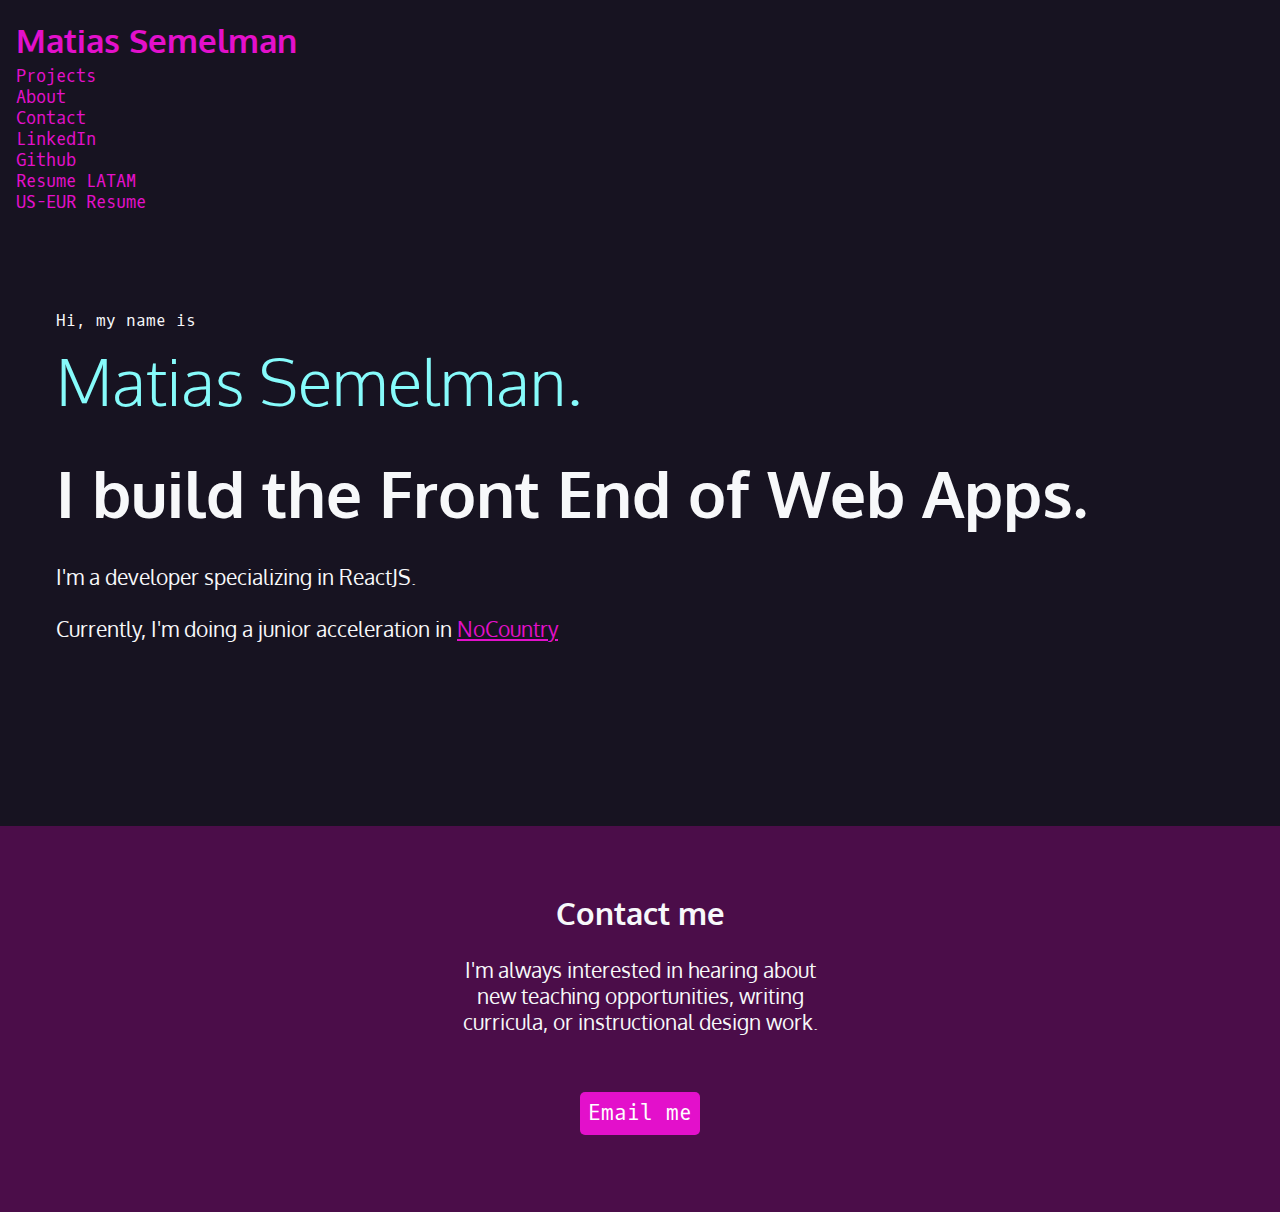
==== index.html @ 2e21b7e6 "adding navbar" ====
<!DOCTYPE html>
<html lang="en">

<head>
    <meta charset="UTF-8">
    <meta http-equiv="X-UA-Compatible" content="IE=edge">
    <meta name="viewport" content="width=device-width, initial-scale=1.0">
    <link rel="stylesheet" href="styles.css">
    <title>Matias Semelman</title>
</head>

<body>

    <nav>

        <ul>
            <div><li>
                <h1><a href="/">Matias Semelman</a></h1>
            </li></div>
            
<div class="nav__links">
    <li><a href="#projects">Projects</a></li>
    <li><a href="./about.html">About</a></li>
    <li><a href="#contact">Contact</a></li>
    <li><a href="https://www.linkedin.com/in/matias-semelman/">LinkedIn</a></li>
    <li><a href="https://github.com/matiassemelman">Github</a></li>
    <li><a href="https://drive.google.com/uc?export=download&id=1T356hbVGnLg-4xIewbXf45RjIhYniq-o"
            target="_blank">Resume
            LATAM</a></li>
    <li><a href="https://drive.google.com/uc?export=download&id=1VJAShTARnfKgC8kiwPCMUrupUoVQguk4"
            target="_blank">US-EUR
            Resume</a></li>
</div>
          
        </ul>








    </nav>
    <section class="hero">
        <p class="name">Hi, my name is <span>Matias Semelman.</span></p>

        <h2>I build the Front End of Web Apps.</h2>

        <p>
            I'm a developer specializing in ReactJS.
        </p>
        <p>
            Currently, I'm doing a junior acceleration in <a href="http://nocountry.tech/" target="_blank">NoCountry</a>

        </p>
    </section>
    <div class="contact" id="contact">
        <section>
            <h2>Contact me</h2>
            <p>I'm always interested in hearing about new teaching opportunities, writing curricula, or instructional
                design
                work.</p>


            <p><a class="button" href="mailto:matias.semelma@gmail.com">Email me</a></p>



        </section>
    </div>

</body>

</html>
---- styles.css ----
@import url("https://fonts.googleapis.com/css2?family=Oxygen+Mono&family=Oxygen:wght@300&display=swap");

:root {
  --black: #171321;
  --dkblue: #0d314b;
  --plum: #4b0d49;
  --hotmag: #ff17e4;
  --magenta: #e310cb;
  --aqua: #86fbfb;
  --white: #f7f8fa;
  --font-size: 1.3rem;
  --mono: "Oxygen mono", monospace;
  --sans: Oxygen, sans-serif;
}
/* border box model: https://css-tricks.com/box-sizing/ */
html {
  box-sizing: border-box;
}
*,
*::before,
*::after {
  box-sizing: inherit;
}

body {
  padding: 0;
  margin: 0;
  font-family: var(--sans);
  background-color: var(--black);
  color: var(--white);
  font-size: var(--font-size);
}

h1,
h2,
h3 {
  margin: 0;
  line-height: 1.5em;
}

a {
  color: var(--magenta);
}

a:hover {
  text-decoration: none;
  color: var(--hotmag);
}

/* =============================== NAVBAR ========================================== */
nav {
  font-family: var(--mono);
  font-size: 80%;
  padding: 1rem;
}

ul {
  font-family: var(--mono);
  list-style-type: none;
  padding: 0;
  margin: 0;
  color: var(--white);
}

ul h1 {
  font-family: var(--sans);
}

ul a {
  text-decoration: none;
}

/* =============================== HERO ========================================== */

.hero {
  padding: 4rem 1rem 10rem 1rem;
  padding-bottom: 10rem;
  padding-bottom: 10rem;
  max-width: 1200px;
  margin: 0 auto;
}

.hero p {
  line-height: 1.5;
}

.name {
  font-family: var(--mono);
  font-size: 1rem;
}

.name span {
  font-family: var(--sans);
  font-size: 4rem;
  color: var(--aqua);
  display: block;
  font-weight: 300;
}

.hero h2 {
  font-size: 4rem;
}

/* =============================== CONTACT ========================================== */

.contact {
  background-color: var(--plum);
}

.contact section {
  min-width: 300px;
  max-width: 400px;
  text-align: center;
  margin: 0 auto;
  padding: 4rem 1rem;
}

.contact p:last-child {
  margin-top: 4rem;
}

.button {
  background-color: var(--magenta);
  color: white;
  padding: 0.5rem;
  border-radius: 5px;
  text-decoration: none;
  font-family: var(--mono);
}
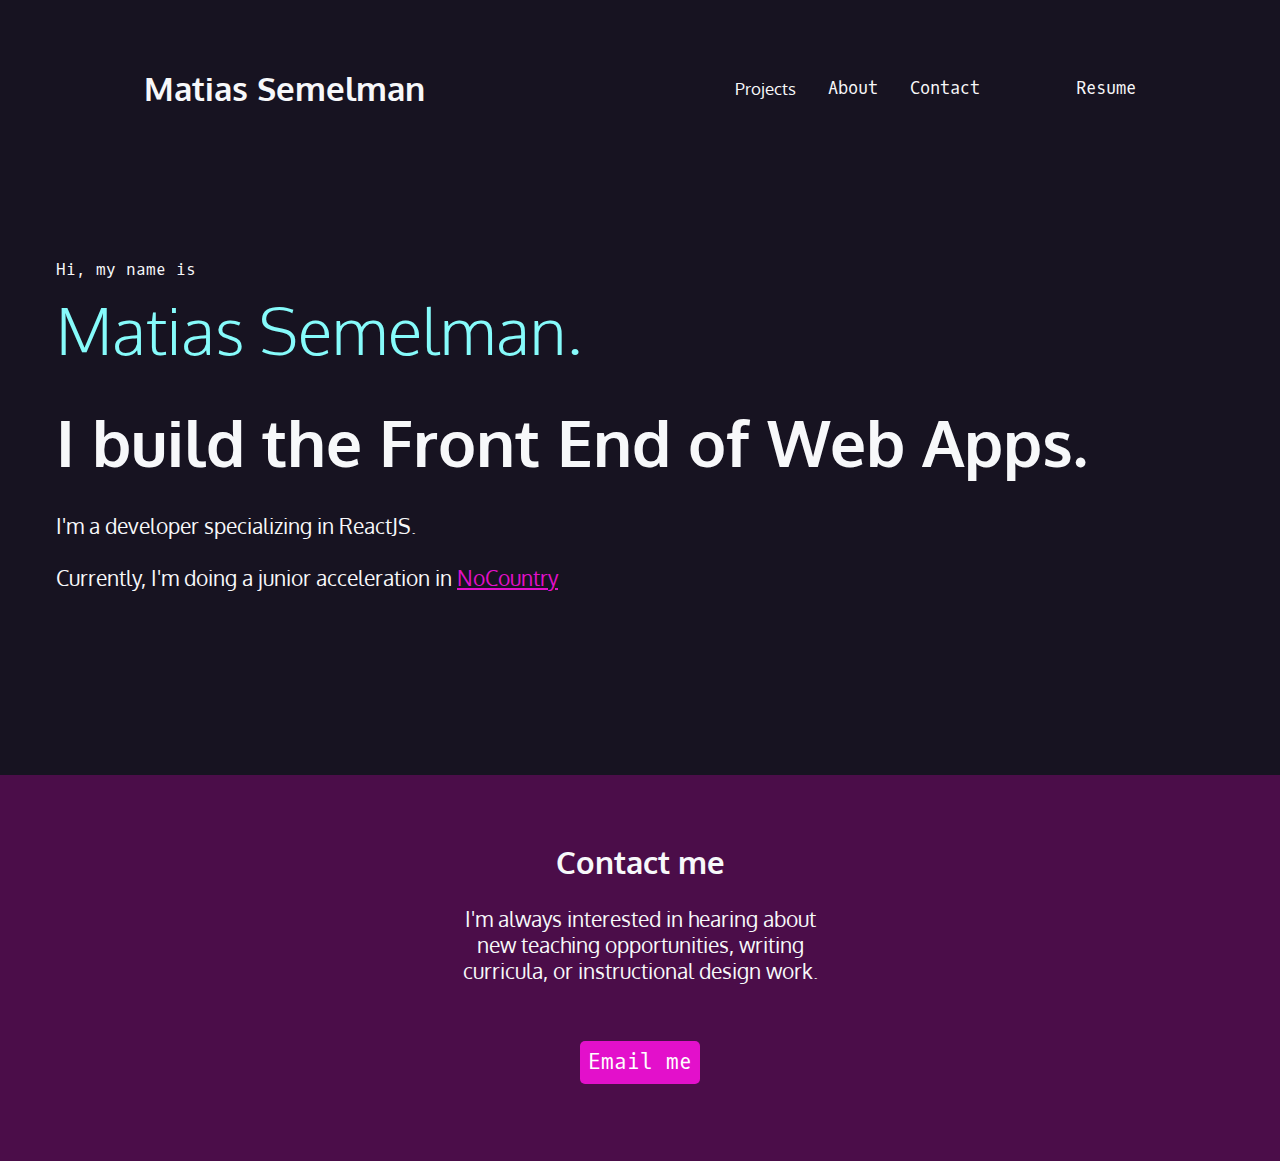
==== commit 0752d3bd: "adding icons" ====
--- a/index.html
+++ b/index.html
@@ -1,75 +1,73 @@
 <!DOCTYPE html>
 <html lang="en">
+  <head>
+    <meta charset="UTF-8" />
+    <meta http-equiv="X-UA-Compatible" content="IE=edge" />
+    <meta name="viewport" content="width=device-width, initial-scale=1.0" />
+    <link
+      rel="stylesheet"
+      href="https://maxst.icons8.com/vue-static/landings/line-awesome/line-awesome/1.3.0/css/line-awesome.min.css"
+    />
+    <link rel="stylesheet" href="styles.css" />
+    <title>Matias Semelman</title>
+  </head>
 
-<head>
-    <meta charset="UTF-8">
-    <meta http-equiv="X-UA-Compatible" content="IE=edge">
-    <meta name="viewport" content="width=device-width, initial-scale=1.0">
-    <link rel="stylesheet" href="styles.css">
-    <title>Matias Semelman</title>
-</head>
+  <body>
+    <nav>
+      <ul>
+        <div>
+          <li>
+            <h1><a href="/">Matias Semelman</a></h1>
+          </li>
+        </div>
 
-<body>
-
-    <nav>
-
-        <ul>
-            <div><li>
-                <h1><a href="/">Matias Semelman</a></h1>
-            </li></div>
-            
-<div class="nav__links">
-    <li><a href="#projects">Projects</a></li>
-    <li><a href="./about.html">About</a></li>
-    <li><a href="#contact">Contact</a></li>
-    <li><a href="https://www.linkedin.com/in/matias-semelman/">LinkedIn</a></li>
-    <li><a href="https://github.com/matiassemelman">Github</a></li>
-    <li><a href="https://drive.google.com/uc?export=download&id=1T356hbVGnLg-4xIewbXf45RjIhYniq-o"
-            target="_blank">Resume
-            LATAM</a></li>
-    <li><a href="https://drive.google.com/uc?export=download&id=1VJAShTARnfKgC8kiwPCMUrupUoVQguk4"
-            target="_blank">US-EUR
-            Resume</a></li>
-</div>
-          
-        </ul>
-
-
-
-
-
-
-
-
+        <div class="nav__links">
+          <li><a href="#projects">Projects</a></li>
+          <li><a href="./about.html">About</a></li>
+          <li><a href="#contact">Contact</a></li>
+          <li>
+            <a href="https://www.linkedin.com/in/matias-semelman/"
+              ><i class="lab la-lg la-linkedin"></i
+            ></a>
+          </li>
+          <li>
+            <a href="https://github.com/matiassemelman"
+              ><i class="lab la-lg la-github"></i
+            ></a>
+          </li>
+          <li>
+            <a
+              href="https://drive.google.com/uc?export=download&id=1T356hbVGnLg-4xIewbXf45RjIhYniq-o"
+              target="_blank"
+              >Resume</a
+            >
+          </li>
+        </div>
+      </ul>
     </nav>
     <section class="hero">
-        <p class="name">Hi, my name is <span>Matias Semelman.</span></p>
+      <p class="name">Hi, my name is <span>Matias Semelman.</span></p>
 
-        <h2>I build the Front End of Web Apps.</h2>
+      <h2>I build the Front End of Web Apps.</h2>
+
+      <p>I'm a developer specializing in ReactJS.</p>
+      <p>
+        Currently, I'm doing a junior acceleration in
+        <a href="http://nocountry.tech/" target="_blank">NoCountry</a>
+      </p>
+    </section>
+    <div class="contact" id="contact">
+      <section>
+        <h2>Contact me</h2>
+        <p>
+          I'm always interested in hearing about new teaching opportunities,
+          writing curricula, or instructional design work.
+        </p>
 
         <p>
-            I'm a developer specializing in ReactJS.
+          <a class="button" href="mailto:matias.semelma@gmail.com">Email me</a>
         </p>
-        <p>
-            Currently, I'm doing a junior acceleration in <a href="http://nocountry.tech/" target="_blank">NoCountry</a>
-
-        </p>
-    </section>
-    <div class="contact" id="contact">
-        <section>
-            <h2>Contact me</h2>
-            <p>I'm always interested in hearing about new teaching opportunities, writing curricula, or instructional
-                design
-                work.</p>
-
-
-            <p><a class="button" href="mailto:matias.semelma@gmail.com">Email me</a></p>
-
-
-
-        </section>
+      </section>
     </div>
-
-</body>
-
-</html>+  </body>
+</html>
--- a/styles.css
+++ b/styles.css
@@ -51,23 +51,41 @@
 nav {
   font-family: var(--mono);
   font-size: 80%;
-  padding: 1rem;
 }
 
-ul {
+nav ul {
   font-family: var(--mono);
   list-style-type: none;
   padding: 0;
   margin: 0;
-  color: var(--white);
+  display: flex;
+  justify-content: space-between;
+  align-items: center;
+  margin: 4rem 8rem;
 }
 
-ul h1 {
+nav li:first-child {
   font-family: var(--sans);
 }
 
-ul a {
+nav a {
   text-decoration: none;
+  color: var(--white);
+  display: block;
+  margin-inline: 1rem;
+}
+
+nav ul div {
+  display: flex;
+}
+
+nav a:hover {
+  color: var(--magenta);
+}
+
+i {
+  color: var(--aqua);
+  font-size: 1.5rem;
 }
 
 /* =============================== HERO ========================================== */
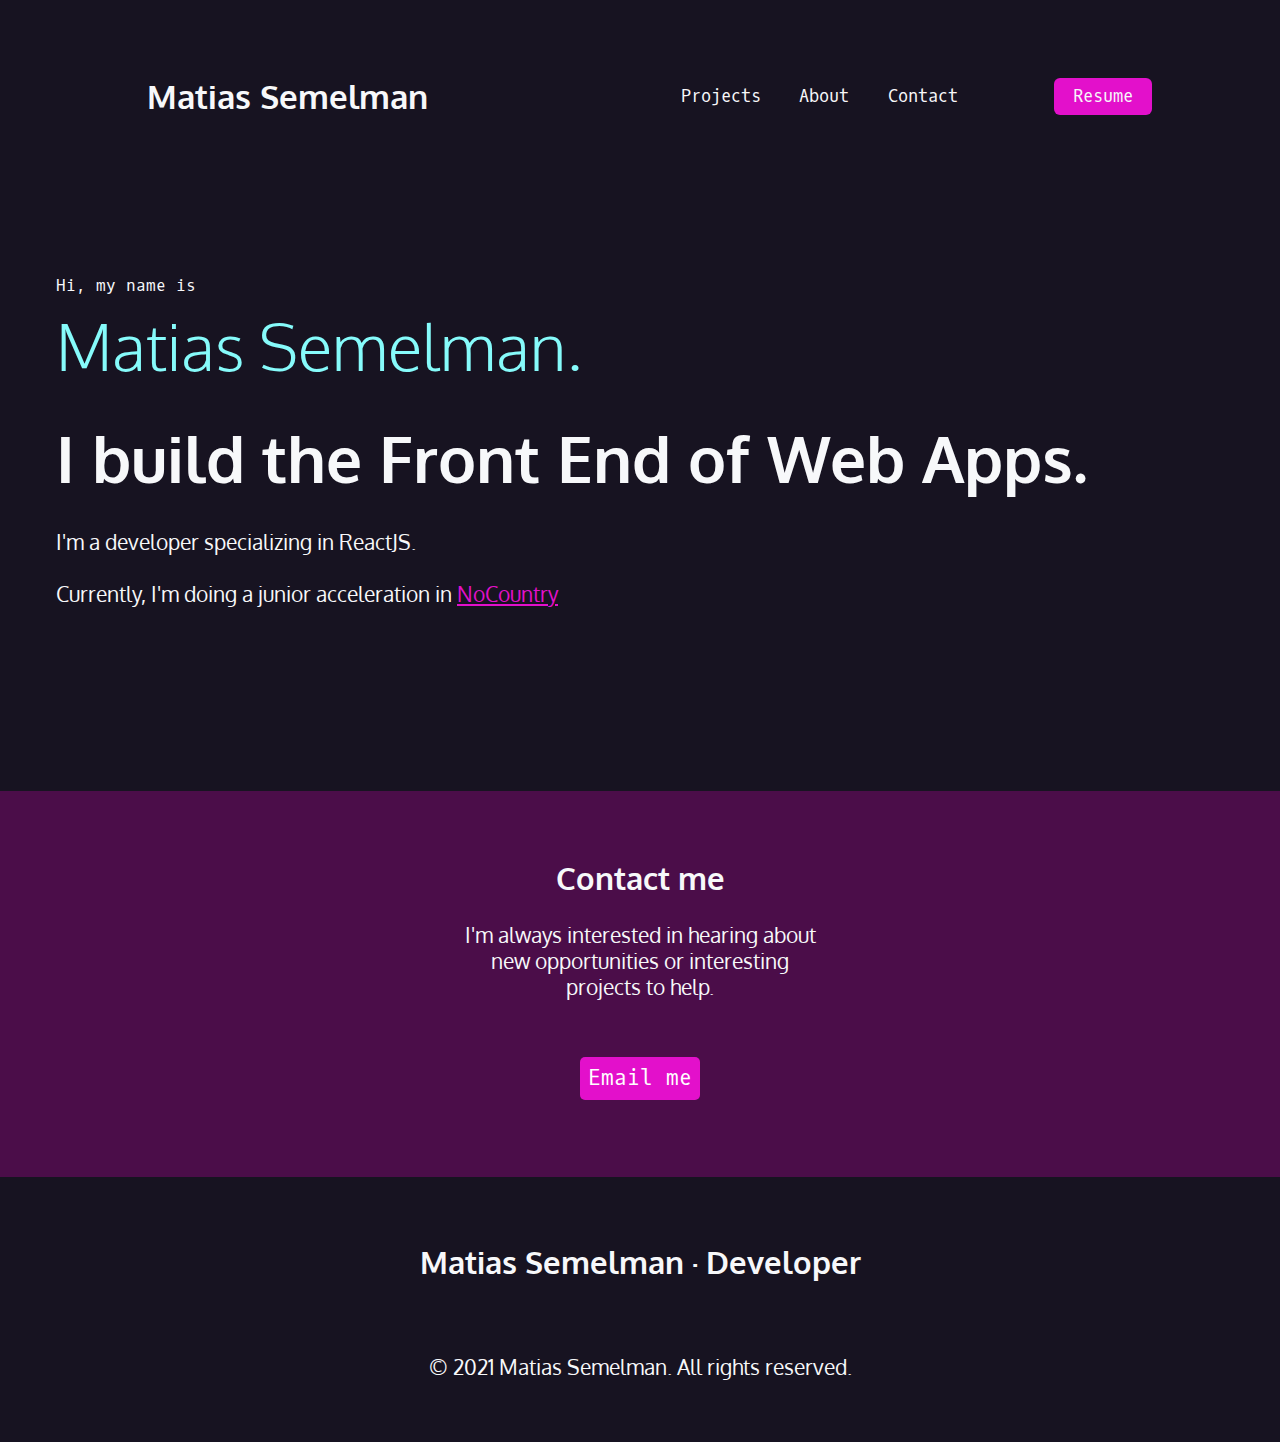
==== commit af19a40a: "making navbar responsive and creating footer" ====
--- a/index.html
+++ b/index.html
@@ -16,8 +16,8 @@
     <nav>
       <ul>
         <div>
-          <li>
-            <h1><a href="/">Matias Semelman</a></h1>
+          <li class="logo">
+            <h1><a href="/"><i class="las la-lg la-code"></i> Matias Semelman</a></h1>
           </li>
         </div>
 
@@ -60,8 +60,7 @@
       <section>
         <h2>Contact me</h2>
         <p>
-          I'm always interested in hearing about new teaching opportunities,
-          writing curricula, or instructional design work.
+          I'm always interested in hearing about new opportunities or interesting projects to help.
         </p>
 
         <p>
@@ -69,5 +68,28 @@
         </p>
       </section>
     </div>
+    <footer>
+    <h2>Matias Semelman &middot; Developer</h2>  
+
+    <ul>
+      <li>
+        <a href="https://www.linkedin.com/in/matias-semelman/"
+          ><i class="lab la-3x la-linkedin"></i
+        ></a>
+      </li>
+      <li>
+        <a href="https://github.com/matiassemelman"
+          ><i class="lab la-3x la-github"></i
+        ></a>
+      </li>
+      <li>
+        <a href="mailto:matias.semelman@gmail.com"><i class="lar la-3x la-envelope"></i></a>
+      </li>
+    </ul>
+
+
+<p>&copy; 2021 Matias Semelman. All rights reserved.</p> 
+    </footer>
   </body>
 </html>
+
--- a/styles.css
+++ b/styles.css
@@ -64,9 +64,18 @@
   margin: 4rem 8rem;
 }
 
-nav li:first-child {
+.logo {
   font-family: var(--sans);
 }
+
+
+
+.nav__links li:last-child {
+  background-color: var(--magenta);
+  border-radius: 6px;
+}
+
+
 
 nav a {
   text-decoration: none;
@@ -79,14 +88,40 @@
   display: flex;
 }
 
-nav a:hover {
+nav a:hover,
+nav i:hover {
   color: var(--magenta);
+}
+
+nav a:last-child {
+  padding: .5rem .2rem;
+
+}
+nav a:last-child:hover {
+color: var(--white);
 }
 
 i {
   color: var(--aqua);
-  font-size: 1.5rem;
-}
+}
+
+@media (max-width: 850px) {
+nav ul:first-child{
+  display: block;
+  margin-inline: 10%;
+}
+}
+
+@media (max-width: 630px) {
+  nav > ul:first-child {
+    margin-inline: 2%;
+  }
+  .nav__links > li > a {
+    margin-inline: 1px;
+  }
+  }
+
+
 
 /* =============================== HERO ========================================== */
 
@@ -145,3 +180,22 @@
   text-decoration: none;
   font-family: var(--mono);
 }
+
+/* =============================== FOOTER ========================================== */
+
+footer {
+  margin-block: 3em;
+  text-align: center;
+}
+
+footer ul {
+  
+  display: flex;
+  list-style-type: none;
+  justify-content: center;
+}
+
+footer i {
+  color: var(--magenta);
+  margin-inline: .5em;
+}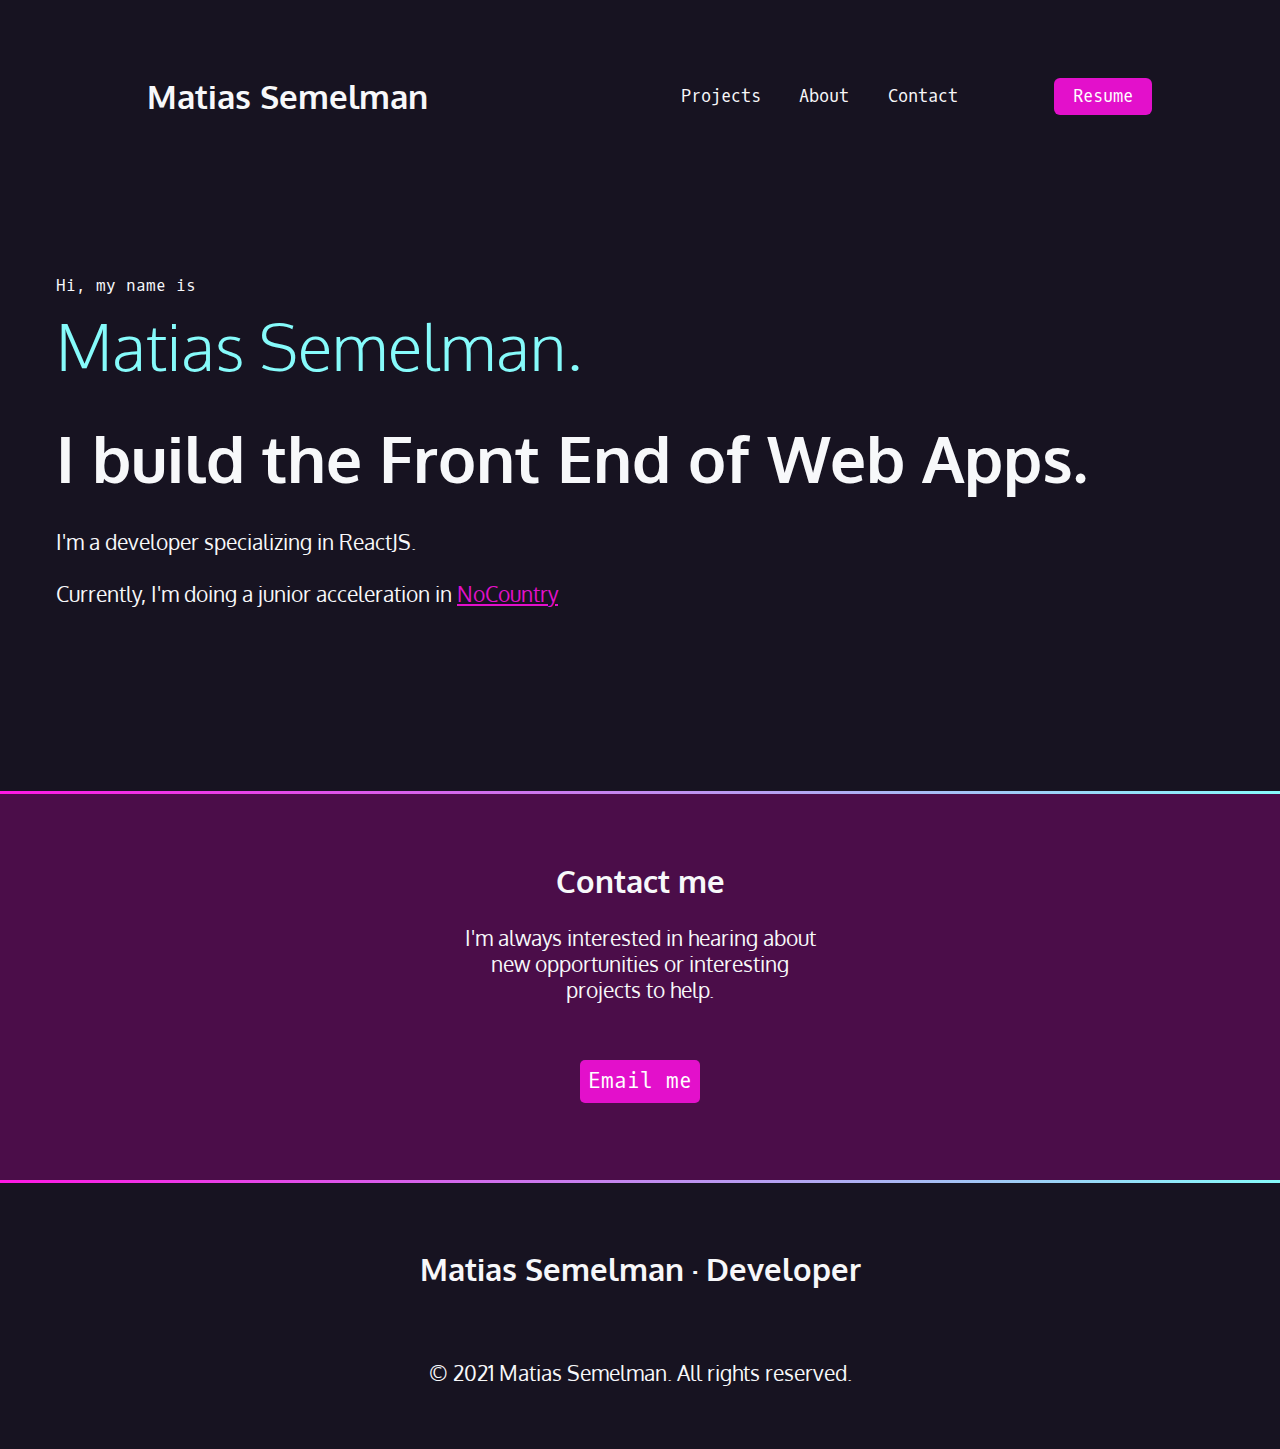
==== commit 85e0a743: "some changes" ====
--- a/index.html
+++ b/index.html
@@ -36,7 +36,7 @@
             ></a>
           </li>
           <li>
-            <a
+            <a class="button"
               href="https://drive.google.com/uc?export=download&id=1T356hbVGnLg-4xIewbXf45RjIhYniq-o"
               target="_blank"
               >Resume</a
@@ -56,6 +56,7 @@
         <a href="http://nocountry.tech/" target="_blank">NoCountry</a>
       </p>
     </section>
+    <div class="gradient"></div>
     <div class="contact" id="contact">
       <section>
         <h2>Contact me</h2>
@@ -67,6 +68,8 @@
           <a class="button" href="mailto:matias.semelma@gmail.com">Email me</a>
         </p>
       </section>
+    <div class="gradient"></div>
+
     </div>
     <footer>
     <h2>Matias Semelman &middot; Developer</h2>  
--- a/styles.css
+++ b/styles.css
@@ -47,6 +47,17 @@
   color: var(--hotmag);
 }
 
+.button:hover {
+  color: var(--white);
+  background-color: var(--hotmag);
+}
+
+.gradient {
+  height: .2rem;
+  background: rgb(255,23,228);
+background: linear-gradient(27deg, rgba(255,23,228,1) 0%, rgba(134,251,251,1) 100%);
+}
+
 /* =============================== NAVBAR ========================================== */
 nav {
   font-family: var(--mono);
@@ -75,6 +86,10 @@
   border-radius: 6px;
 }
 
+.nav__links li:last-child:hover {
+  background-color: var(--hotmag);
+}
+
 
 
 nav a {
@@ -97,8 +112,8 @@
   padding: .5rem .2rem;
 
 }
-nav a:last-child:hover {
-color: var(--white);
+nav a:hover {
+color: var(--magenta);
 }
 
 i {
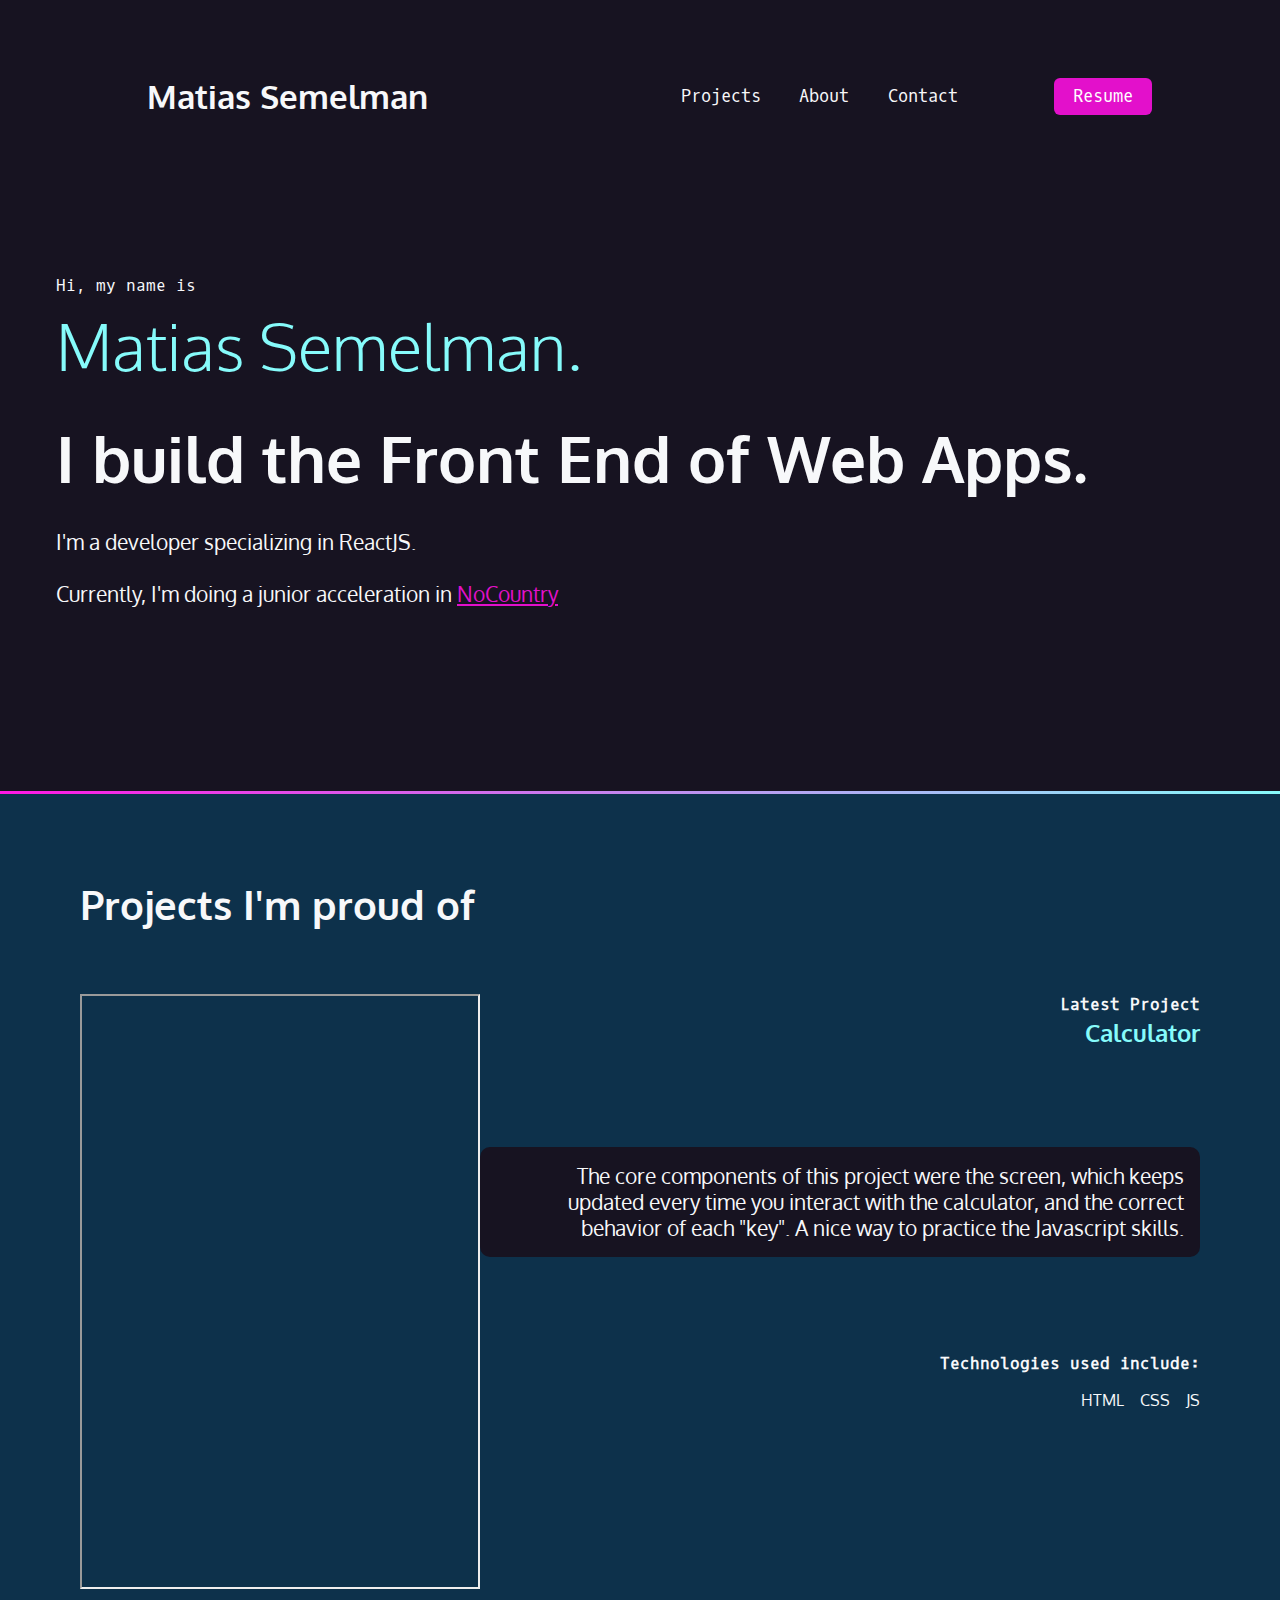
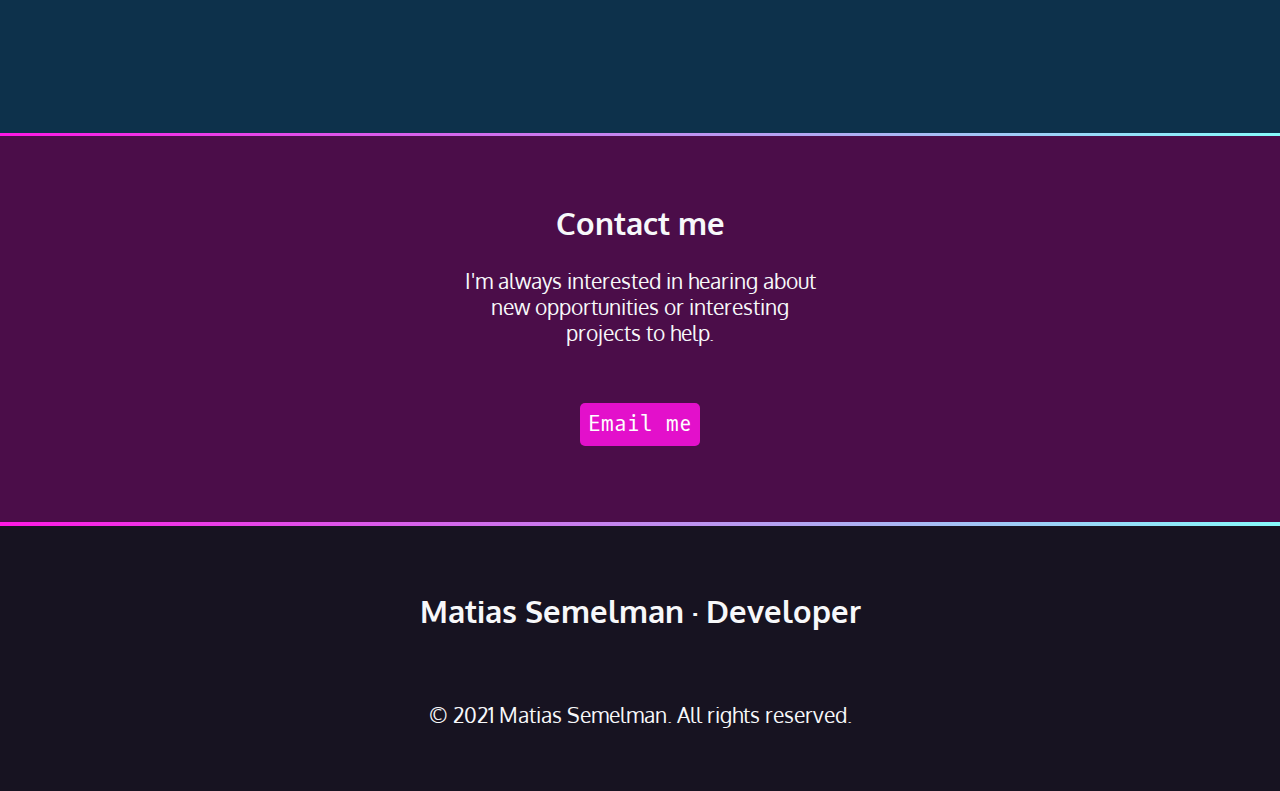
==== commit ed43f319: "added calculator in projects section" ====
--- a/index.html
+++ b/index.html
@@ -57,6 +57,32 @@
       </p>
     </section>
     <div class="gradient"></div>
+    <section class="projects">
+      <h2>Projects I'm proud of</h2>
+      <article>
+        <iframe class="calculator"
+    title="calculator"
+    scrolling="no"
+    src="https://matiassemelman.github.io/JSCalculator/">
+</iframe>
+
+        <div class="text">
+          <h4>Latest Project</h4>
+          <h3>Calculator</h3>
+    
+          <p>The core components of this project were the screen, which keeps updated every time you interact with the calculator, and the correct behavior of each "key". A nice way to practice the Javascript skills.</p>
+          <h4>Technologies used include:</h4>
+          <ul>
+            <li>HTML</li>
+            <li>CSS</li>
+            <li>JS</li>
+          </ul>
+        </div>
+    
+      </article>
+     
+    </section>
+    <div class="gradient"></div>
     <div class="contact" id="contact">
       <section>
         <h2>Contact me</h2>
--- a/styles.css
+++ b/styles.css
@@ -143,7 +143,6 @@
 .hero {
   padding: 4rem 1rem 10rem 1rem;
   padding-bottom: 10rem;
-  padding-bottom: 10rem;
   max-width: 1200px;
   margin: 0 auto;
 }
@@ -168,7 +167,56 @@
 .hero h2 {
   font-size: 4rem;
 }
-
+/* =============================== PROJECTS ========================================== */
+
+.projects {
+  padding: 5rem 5rem 9rem 5rem;
+  background-color: var(--dkblue);
+}
+
+.projects h2 {
+  font-size: 2.5rem;
+  display: block;
+  margin-bottom: calc(2.5rem * 1.5)
+}
+
+article {
+  display: flex;
+}
+
+.calculator {
+  min-width: 400px;
+  min-height: 595px;
+}
+.text {
+  text-align: right;
+}
+
+.text h4 {
+  font-size: 1rem;
+font-family: var(--mono);
+margin: 0;
+}
+
+.text h3 {
+  color: var(--aqua)
+}
+
+.text p {
+  background-color: var(--black);
+  margin: 6rem 0;
+  padding: 1rem 1rem 1rem 2rem;
+  border-radius: 10px;
+}
+
+.text ul {
+  display: flex;
+  justify-content: flex-end;
+  gap: 1rem;
+  list-style-type: none;
+  font-size: 1rem;
+  
+}
 /* =============================== CONTACT ========================================== */
 
 .contact {
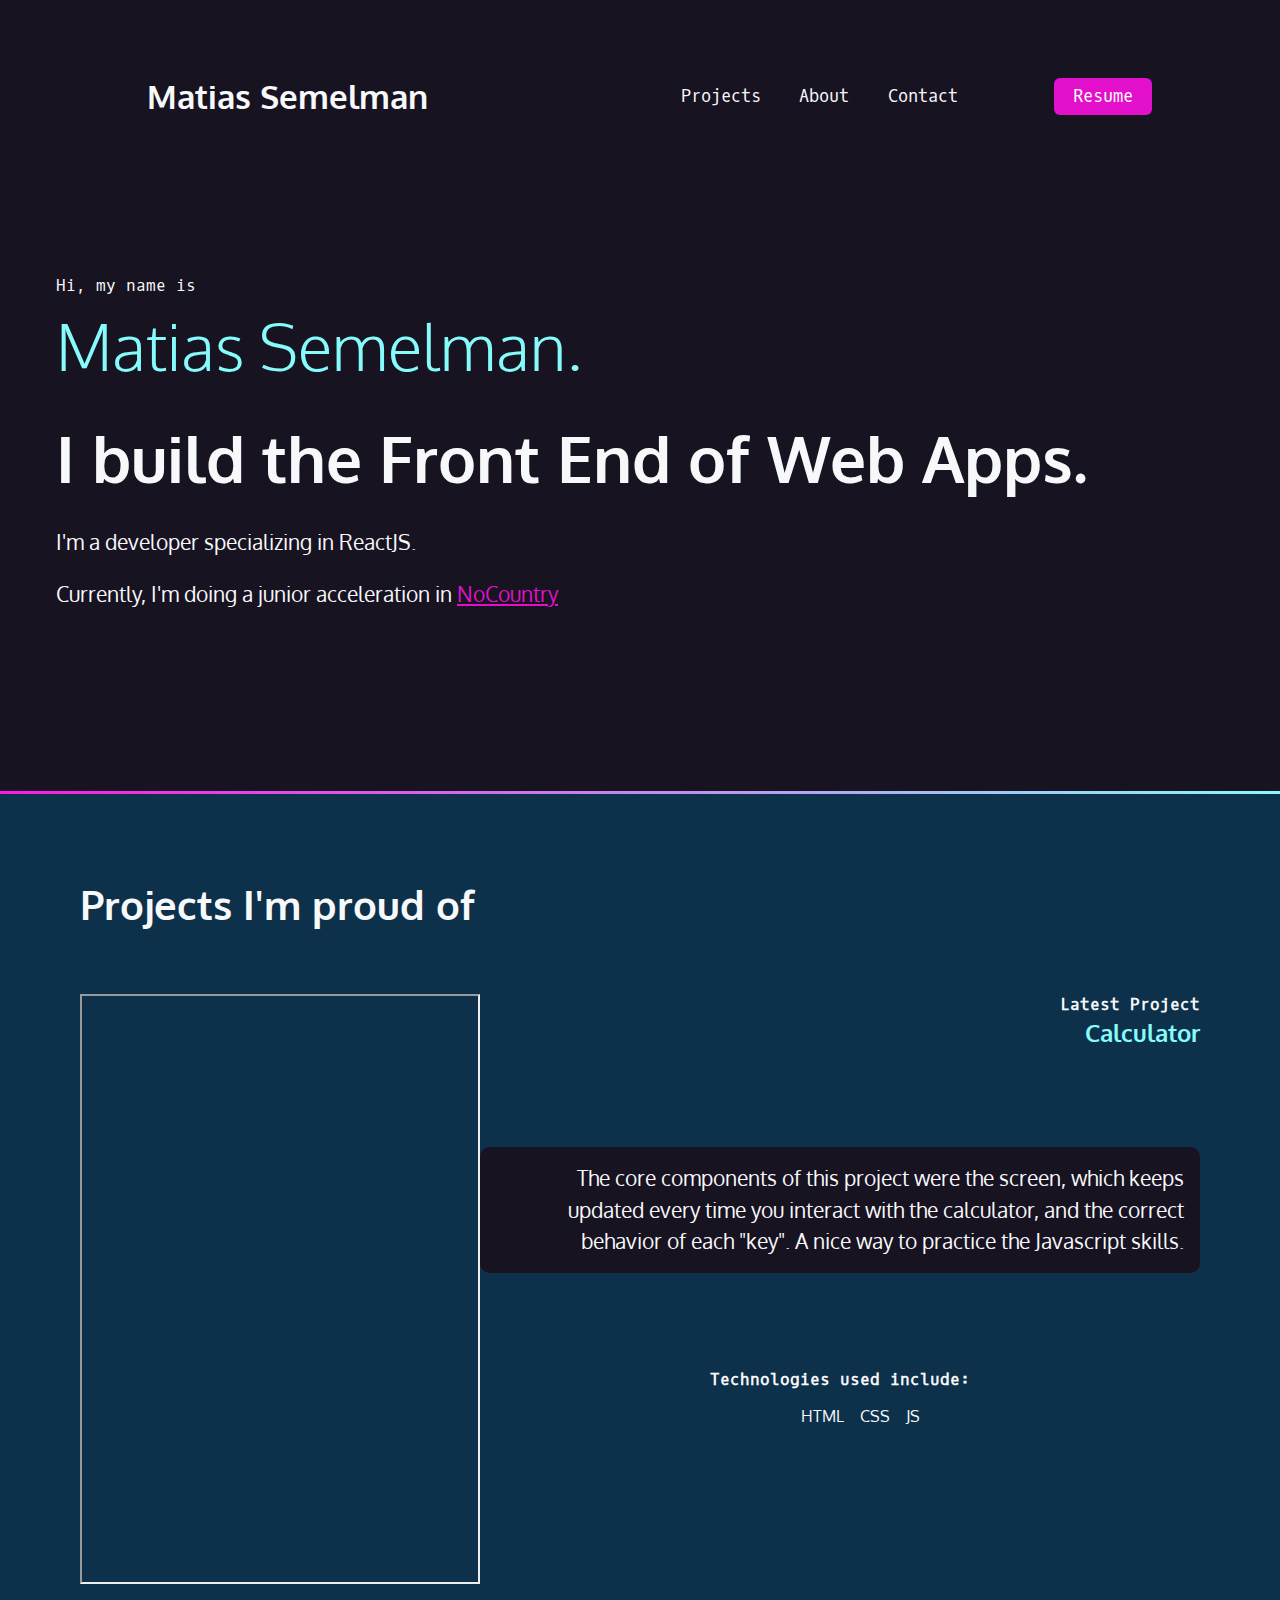
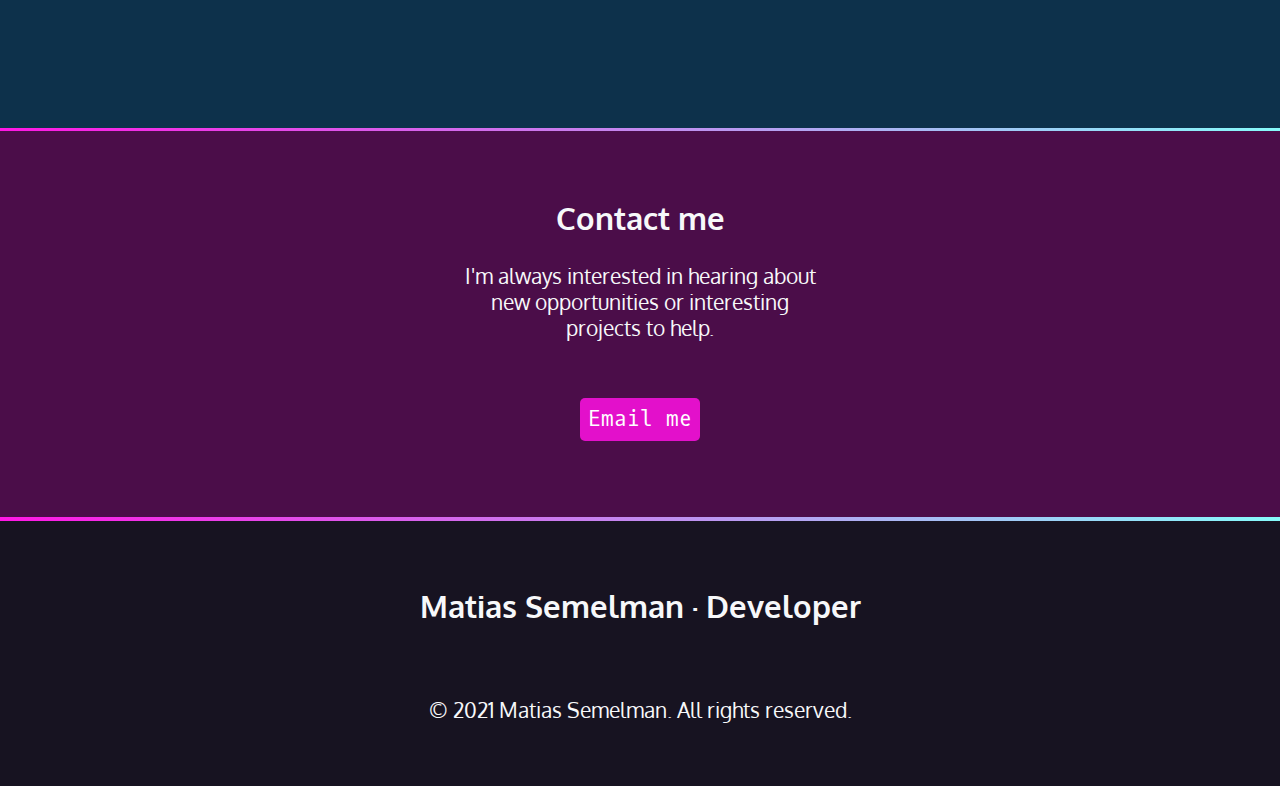
==== commit a42b4c29: "finished this first version" ====
--- a/index.html
+++ b/index.html
@@ -8,7 +8,7 @@
       rel="stylesheet"
       href="https://maxst.icons8.com/vue-static/landings/line-awesome/line-awesome/1.3.0/css/line-awesome.min.css"
     />
-    <link rel="stylesheet" href="styles.css" />
+    <link rel="stylesheet" href="./css/styles.css" />
     <title>Matias Semelman</title>
   </head>
 
@@ -26,12 +26,12 @@
           <li><a href="./about.html">About</a></li>
           <li><a href="#contact">Contact</a></li>
           <li>
-            <a href="https://www.linkedin.com/in/matias-semelman/"
+            <a target="_blank" href="https://www.linkedin.com/in/matias-semelman/"
               ><i class="lab la-lg la-linkedin"></i
             ></a>
           </li>
           <li>
-            <a href="https://github.com/matiassemelman"
+            <a target="_blank" href="https://github.com/matiassemelman"
               ><i class="lab la-lg la-github"></i
             ></a>
           </li>
@@ -57,7 +57,7 @@
       </p>
     </section>
     <div class="gradient"></div>
-    <section class="projects">
+    <section class="projects" id="projects">
       <h2>Projects I'm proud of</h2>
       <article>
         <iframe class="calculator"
@@ -102,12 +102,12 @@
 
     <ul>
       <li>
-        <a href="https://www.linkedin.com/in/matias-semelman/"
+        <a target="_blank" href="https://www.linkedin.com/in/matias-semelman/"
           ><i class="lab la-3x la-linkedin"></i
         ></a>
       </li>
       <li>
-        <a href="https://github.com/matiassemelman"
+        <a target="_blank" href="https://github.com/matiassemelman"
           ><i class="lab la-3x la-github"></i
         ></a>
       </li>
--- a/css/styles.css
+++ b/css/styles.css
@@ -0,0 +1,289 @@
+@import url("https://fonts.googleapis.com/css2?family=Oxygen+Mono&family=Oxygen:wght@300&display=swap");
+
+:root {
+  --black: #171321;
+  --dkblue: #0d314b;
+  --plum: #4b0d49;
+  --hotmag: #ff17e4;
+  --magenta: #e310cb;
+  --aqua: #86fbfb;
+  --white: #f7f8fa;
+  --font-size: 1.3rem;
+  --mono: "Oxygen mono", monospace;
+  --sans: Oxygen, sans-serif;
+}
+/* border box model: https://css-tricks.com/box-sizing/ */
+html {
+  box-sizing: border-box;
+}
+*,
+*::before,
+*::after {
+  box-sizing: inherit;
+}
+
+body {
+  padding: 0;
+  margin: 0;
+  font-family: var(--sans);
+  background-color: var(--black);
+  color: var(--white);
+  font-size: var(--font-size);
+}
+
+h1,
+h2,
+h3 {
+  margin: 0;
+  line-height: 1.5em;
+}
+
+a {
+  color: var(--magenta);
+}
+
+a:hover {
+  text-decoration: none;
+  color: var(--hotmag);
+}
+
+.button:hover {
+  color: var(--white);
+  background-color: var(--hotmag);
+}
+
+.gradient {
+  height: 0.2rem;
+  background: rgb(255, 23, 228);
+  background: linear-gradient(
+    27deg,
+    rgba(255, 23, 228, 1) 0%,
+    rgba(134, 251, 251, 1) 100%
+  );
+}
+
+/* =============================== NAVBAR ========================================== */
+nav {
+  font-family: var(--mono);
+  font-size: 80%;
+}
+
+nav ul {
+  font-family: var(--mono);
+  list-style-type: none;
+  padding: 0;
+  margin: 0;
+  display: flex;
+  justify-content: space-between;
+  align-items: center;
+  margin: 4rem 8rem;
+}
+
+.logo {
+  font-family: var(--sans);
+}
+
+.nav__links li:last-child {
+  background-color: var(--magenta);
+  border-radius: 6px;
+}
+
+.nav__links li:last-child:hover {
+  background-color: var(--hotmag);
+}
+
+nav a {
+  text-decoration: none;
+  color: var(--white);
+  display: block;
+  margin-inline: 1rem;
+}
+
+nav ul div {
+  display: flex;
+}
+
+nav a:hover,
+nav i:hover {
+  color: var(--magenta);
+}
+
+nav a:last-child {
+  padding: 0.5rem 0.2rem;
+}
+nav a:hover {
+  color: var(--magenta);
+}
+
+i {
+  color: var(--aqua);
+}
+
+@media (max-width: 850px) {
+  nav ul:first-child {
+    display: block;
+    margin-inline: 10%;
+  }
+}
+
+@media (max-width: 630px) {
+  nav > ul:first-child {
+    margin-inline: 2%;
+  }
+  .nav__links > li > a {
+    margin-inline: 13px;
+  }
+}
+
+/* =============================== HERO ========================================== */
+
+.hero {
+  padding: 4rem 1rem 10rem 1rem;
+  padding-bottom: 10rem;
+  max-width: 1200px;
+  margin: 0 auto;
+}
+
+.hero p {
+  line-height: 1.5;
+}
+
+.name {
+  font-family: var(--mono);
+  font-size: 1rem;
+}
+
+.name span {
+  font-family: var(--sans);
+  font-size: 4rem;
+  color: var(--aqua);
+  display: block;
+  font-weight: 300;
+}
+
+.hero h2 {
+  font-size: 4rem;
+}
+/* =============================== PROJECTS ========================================== */
+
+.projects {
+  padding: 5rem 5rem 9rem 5rem;
+  background-color: var(--dkblue);
+}
+
+.projects h2 {
+  font-size: 2.5rem;
+  display: block;
+  margin-bottom: calc(2.5rem * 1.5);
+}
+
+article {
+  display: flex;
+}
+
+@media (max-width: 630px) {
+  article {
+    flex-wrap: wrap;
+  }
+
+  .text {
+    margin-top: 2rem;
+  }
+
+  .text > * {
+    text-align: center;
+  }
+}
+
+.calculator {
+  min-width: 400px;
+  height: 590px;
+}
+.text {
+  text-align: right;
+}
+
+.text h4 {
+  font-size: 1rem;
+  font-family: var(--mono);
+  margin: 0;
+
+}
+
+.text h4:last-of-type {
+  text-align: center;
+}
+
+.text h3 {
+  color: var(--aqua);
+}
+
+.text p {
+  background-color: var(--black);
+  margin: 6rem 0;
+  padding: 1rem 1rem 1rem 2rem;
+  border-radius: 10px;
+  line-height: 1.5;
+}
+
+.text ul {
+  display: flex;
+  justify-content: center;
+  gap: 1rem;
+  list-style-type: none;
+  font-size: 1rem;
+}
+
+@media (max-width: 630px) {
+  .text ul {
+    justify-content: center;
+  }
+}
+
+
+/* =============================== CONTACT ========================================== */
+
+.contact {
+  background-color: var(--plum);
+}
+
+.contact section {
+  min-width: 300px;
+  max-width: 400px;
+  text-align: center;
+  margin: 0 auto;
+  padding: 4rem 1rem;
+}
+
+.contact p:last-child {
+  margin-top: 4rem;
+}
+
+.button {
+  background-color: var(--magenta);
+  color: white;
+  padding: 0.5rem;
+  border-radius: 5px;
+  text-decoration: none;
+  font-family: var(--mono);
+}
+
+/* =============================== FOOTER ========================================== */
+
+footer {
+  margin-block: 3em;
+  text-align: center;
+}
+
+footer ul {
+  display: flex;
+  list-style-type: none;
+  justify-content: center;
+}
+
+footer i {
+  color: var(--magenta);
+  margin-inline: 0.5em;
+}
+
+
